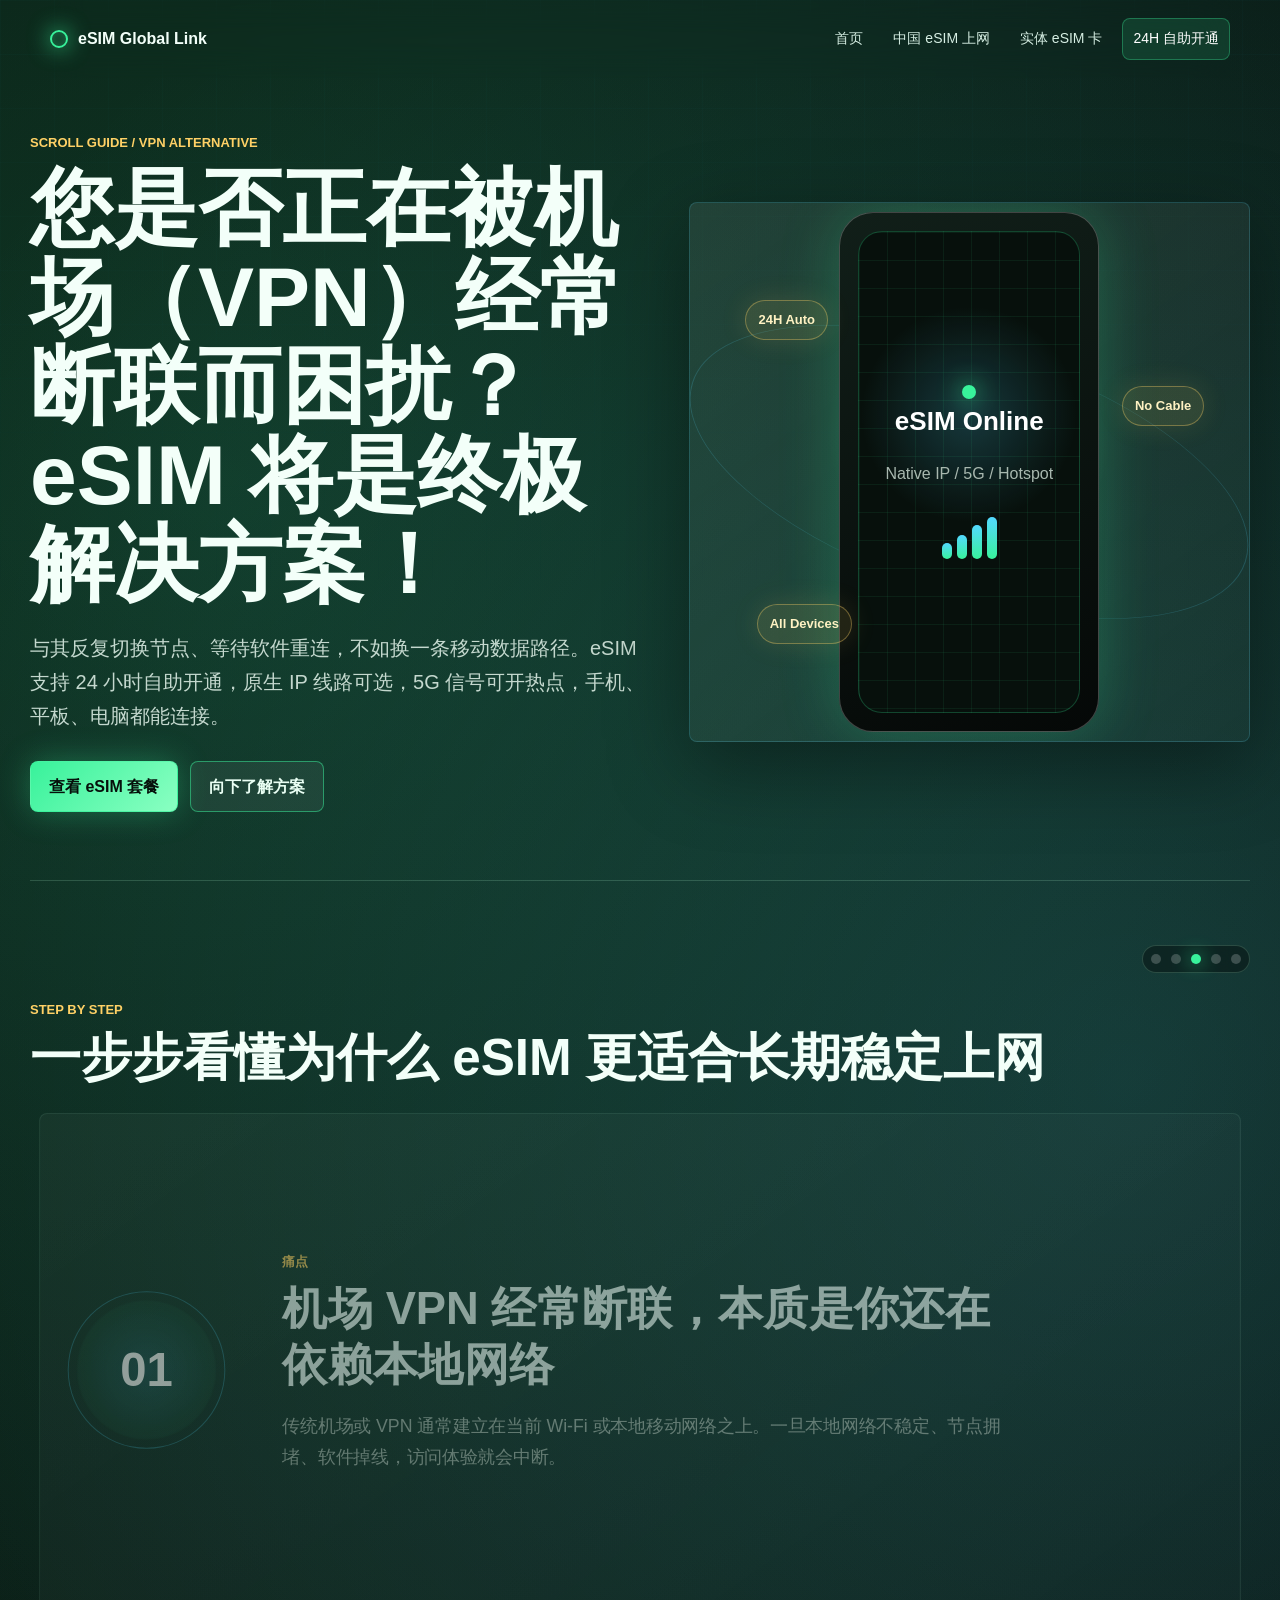
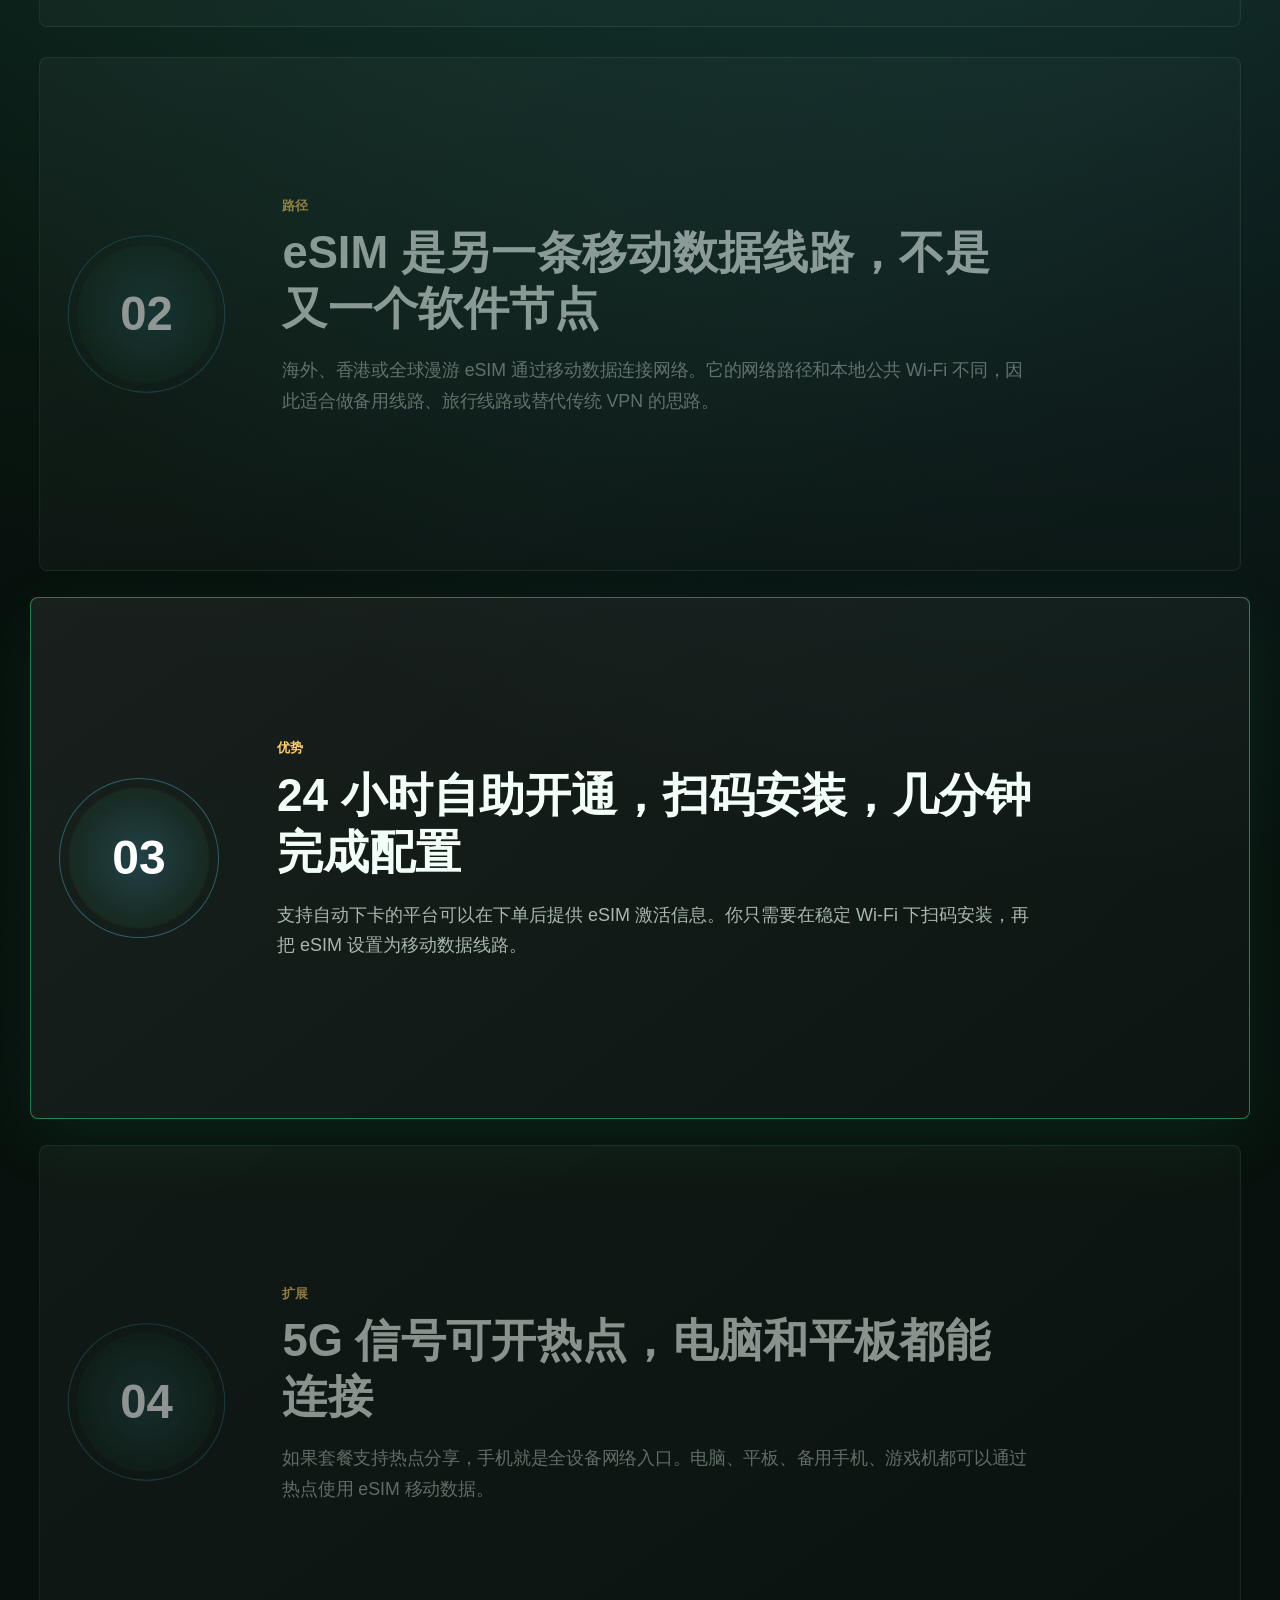
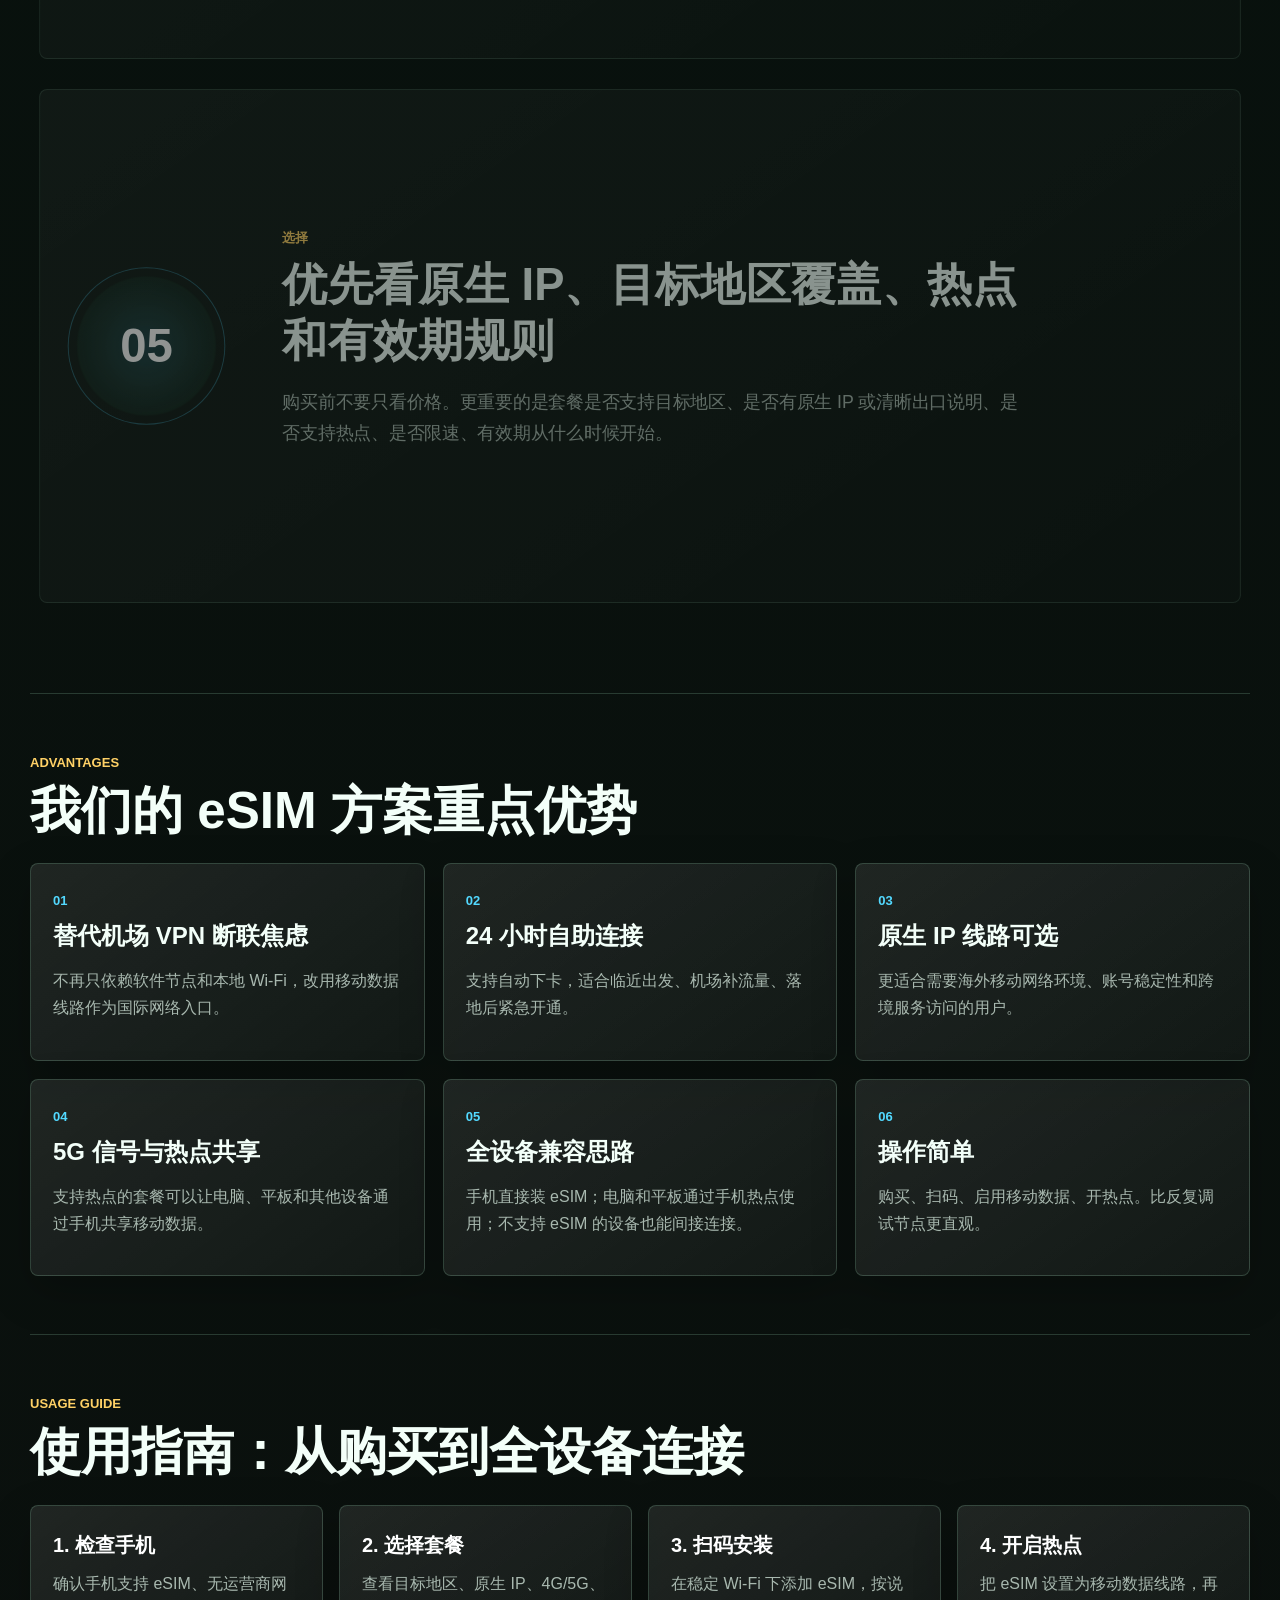
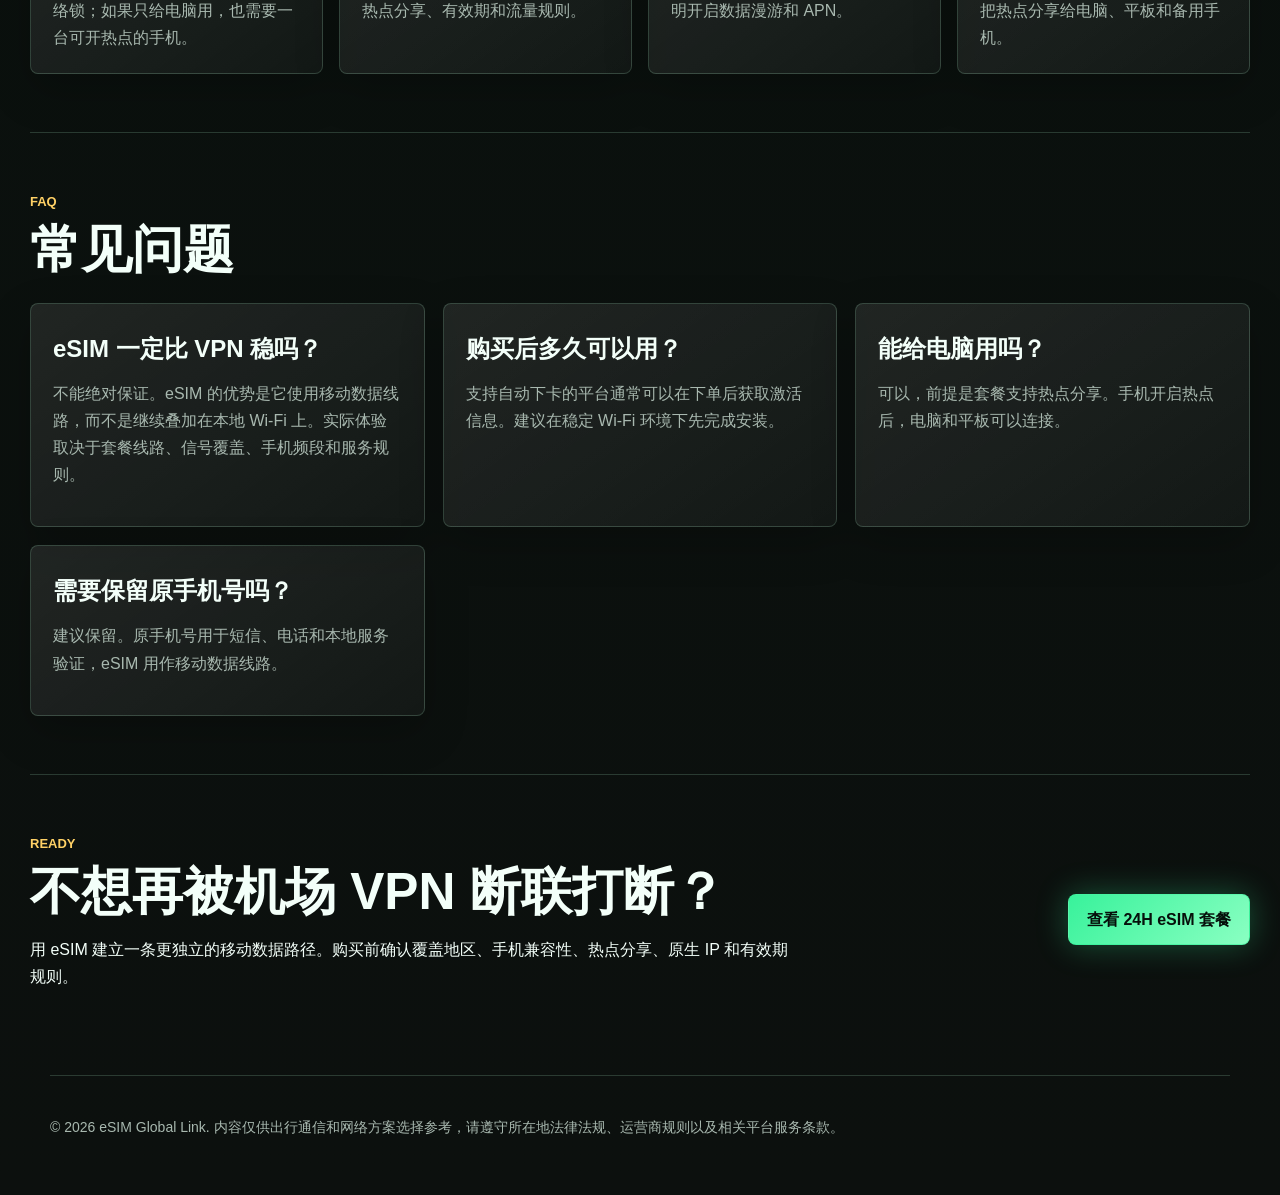
==== vpn-alternative-esim/index.html @ 2166d4e8 "add interactive esim vpn alternative page" ====
<!doctype html>
<html lang="zh-CN">
<head>
  <meta charset="utf-8">
  <meta name="viewport" content="width=device-width, initial-scale=1">
  <title>eSIM 替代机场 VPN 断联方案 | 24 小时自助开通国际网络</title>
  <meta name="description" content="您是否正在被机场 VPN 经常断联而困扰？eSIM 是更稳定的移动数据替代方案：24 小时自助开通、原生 IP 可选、5G 热点、全设备上网、扫码安装。">
  <meta name="keywords" content="机场 VPN 断联, eSIM 替代 VPN, eSIM 替代机场, eSIM 替代梯子, 国际网络 eSIM, 原生 IP eSIM, 5G 热点 eSIM, 24 小时自动下卡">
  <meta name="robots" content="index, follow, max-image-preview:large">
  <link rel="canonical" href="https://fitoreschneider36-max.github.io/esim_ceping/vpn-alternative-esim/">
  <link rel="stylesheet" href="../styles.css">
  <meta property="og:title" content="您是否正在被机场（VPN）经常断联而困扰？eSIM 将是终极解决方案！">
  <meta property="og:description" content="滚动式 eSIM 使用指南：了解为什么 eSIM 移动数据可以作为传统机场 VPN 的替代方案。">
  <meta property="og:type" content="article">
  <meta property="og:url" content="https://fitoreschneider36-max.github.io/esim_ceping/vpn-alternative-esim/">
  <meta property="og:image" content="https://fitoreschneider36-max.github.io/esim_ceping/picture/photo_2026-05-05_21-32-01.jpg">
  <script type="application/ld+json">
  {
    "@context": "https://schema.org",
    "@graph": [
      {
        "@type": "Article",
        "headline": "eSIM 替代机场 VPN 断联方案",
        "description": "介绍 eSIM 移动数据如何作为传统机场 VPN 的替代选择，覆盖优势、使用流程、热点共享和购买前检查。",
        "image": "https://fitoreschneider36-max.github.io/esim_ceping/picture/photo_2026-05-05_21-32-01.jpg",
        "datePublished": "2026-05-09",
        "dateModified": "2026-05-09",
        "author": {
          "@type": "Organization",
          "name": "eSIM Global Link"
        },
        "publisher": {
          "@type": "Organization",
          "name": "eSIM Global Link"
        },
        "mainEntityOfPage": "https://fitoreschneider36-max.github.io/esim_ceping/vpn-alternative-esim/",
        "inLanguage": "zh-CN"
      },
      {
        "@type": "HowTo",
        "name": "如何用 eSIM 替代不稳定的机场 VPN",
        "description": "从检查设备、选择套餐、扫码安装到开启热点的 eSIM 使用步骤。",
        "step": [
          {
            "@type": "HowToStep",
            "name": "检查设备兼容性",
            "text": "确认手机支持 eSIM，或准备可开热点的 eSIM 手机作为全设备上网入口。"
          },
          {
            "@type": "HowToStep",
            "name": "选择支持目标地区的 eSIM 套餐",
            "text": "确认套餐支持中国内地或目标地区、是否支持原生 IP、热点分享、4G/5G 和有效期规则。"
          },
          {
            "@type": "HowToStep",
            "name": "扫码安装 eSIM",
            "text": "在稳定 Wi-Fi 下添加 eSIM，按说明开启移动数据、数据漫游和 APN。"
          },
          {
            "@type": "HowToStep",
            "name": "开启热点给多设备使用",
            "text": "把 eSIM 设置为移动数据线路，开启手机热点，让电脑、平板和备用手机连接。"
          }
        ]
      },
      {
        "@type": "FAQPage",
        "mainEntity": [
          {
            "@type": "Question",
            "name": "eSIM 能解决机场 VPN 经常断联吗？",
            "acceptedAnswer": {
              "@type": "Answer",
              "text": "eSIM 不是软件 VPN，而是移动数据线路。选择海外、香港或全球漫游线路时，网络路径可能不同于本地 Wi-Fi，因此可作为传统机场 VPN 的替代思路。实际效果取决于套餐线路、地区、信号和应用规则。"
            }
          },
          {
            "@type": "Question",
            "name": "eSIM 可以给电脑使用吗？",
            "acceptedAnswer": {
              "@type": "Answer",
              "text": "如果套餐支持热点分享，可以由手机开启热点，让电脑、平板和其他设备连接使用。"
            }
          },
          {
            "@type": "Question",
            "name": "eSIM 是否支持 5G？",
            "acceptedAnswer": {
              "@type": "Answer",
              "text": "部分套餐支持 5G，实际取决于手机频段、当地网络覆盖、套餐规则和信号环境。"
            }
          }
        ]
      }
    ]
  }
  </script>
</head>
<body class="story-page">
  <header class="site-header">
    <a class="brand" href="../" aria-label="返回 eSIM Guide 首页">
      <span class="brand-mark"></span>
      eSIM Global Link
    </a>
    <nav aria-label="主导航">
      <a href="../">首页</a>
      <a href="../guides/china-esim-internet-access/">中国 eSIM 上网</a>
      <a href="../guides/physical-esim-card-guide/">实体 eSIM 卡</a>
      <a class="nav-cta" href="https://esimka.top" rel="nofollow sponsored">24H 自助开通</a>
    </nav>
  </header>

  <main>
    <section class="story-hero">
      <div class="story-hero-copy">
        <p class="eyebrow">Scroll Guide / VPN Alternative</p>
        <h1>您是否正在被机场（VPN）经常断联而困扰？<br>eSIM 将是终极解决方案！</h1>
        <p class="lead">与其反复切换节点、等待软件重连，不如换一条移动数据路径。eSIM 支持 24 小时自助开通，原生 IP 线路可选，5G 信号可开热点，手机、平板、电脑都能连接。</p>
        <div class="hero-actions">
          <a class="button primary" href="https://esimka.top" rel="nofollow sponsored">查看 eSIM 套餐</a>
          <a class="button secondary" href="#story-start">向下了解方案</a>
        </div>
      </div>

      <div class="story-device" aria-label="eSIM 科技感连接示意">
        <div class="device-frame">
          <div class="device-screen">
            <span class="status-dot"></span>
            <strong>eSIM Online</strong>
            <p>Native IP / 5G / Hotspot</p>
            <div class="signal-bars">
              <span></span><span></span><span></span><span></span>
            </div>
          </div>
        </div>
        <div class="floating-chip chip-one">24H Auto</div>
        <div class="floating-chip chip-two">No Cable</div>
        <div class="floating-chip chip-three">All Devices</div>
      </div>
    </section>

    <section class="scroll-story" id="story-start" aria-labelledby="story-title">
      <div class="story-progress" aria-hidden="true">
        <span class="progress-dot active" data-step-dot="1"></span>
        <span class="progress-dot" data-step-dot="2"></span>
        <span class="progress-dot" data-step-dot="3"></span>
        <span class="progress-dot" data-step-dot="4"></span>
        <span class="progress-dot" data-step-dot="5"></span>
      </div>

      <div class="section-heading">
        <p class="eyebrow">Step By Step</p>
        <h2 id="story-title">一步步看懂为什么 eSIM 更适合长期稳定上网</h2>
      </div>

      <article class="story-step active" data-step="1">
        <div class="step-visual">01</div>
        <div>
          <p class="tag">痛点</p>
          <h3>机场 VPN 经常断联，本质是你还在依赖本地网络</h3>
          <p>传统机场或 VPN 通常建立在当前 Wi-Fi 或本地移动网络之上。一旦本地网络不稳定、节点拥堵、软件掉线，访问体验就会中断。</p>
        </div>
      </article>

      <article class="story-step" data-step="2">
        <div class="step-visual">02</div>
        <div>
          <p class="tag">路径</p>
          <h3>eSIM 是另一条移动数据线路，不是又一个软件节点</h3>
          <p>海外、香港或全球漫游 eSIM 通过移动数据连接网络。它的网络路径和本地公共 Wi-Fi 不同，因此适合做备用线路、旅行线路或替代传统 VPN 的思路。</p>
        </div>
      </article>

      <article class="story-step" data-step="3">
        <div class="step-visual">03</div>
        <div>
          <p class="tag">优势</p>
          <h3>24 小时自助开通，扫码安装，几分钟完成配置</h3>
          <p>支持自动下卡的平台可以在下单后提供 eSIM 激活信息。你只需要在稳定 Wi-Fi 下扫码安装，再把 eSIM 设置为移动数据线路。</p>
        </div>
      </article>

      <article class="story-step" data-step="4">
        <div class="step-visual">04</div>
        <div>
          <p class="tag">扩展</p>
          <h3>5G 信号可开热点，电脑和平板都能连接</h3>
          <p>如果套餐支持热点分享，手机就是全设备网络入口。电脑、平板、备用手机、游戏机都可以通过热点使用 eSIM 移动数据。</p>
        </div>
      </article>

      <article class="story-step" data-step="5">
        <div class="step-visual">05</div>
        <div>
          <p class="tag">选择</p>
          <h3>优先看原生 IP、目标地区覆盖、热点和有效期规则</h3>
          <p>购买前不要只看价格。更重要的是套餐是否支持目标地区、是否有原生 IP 或清晰出口说明、是否支持热点、是否限速、有效期从什么时候开始。</p>
        </div>
      </article>
    </section>

    <section class="feature-band">
      <div class="section-heading">
        <p class="eyebrow">Advantages</p>
        <h2>我们的 eSIM 方案重点优势</h2>
      </div>

      <div class="feature-grid">
        <article class="feature-card">
          <span class="feature-index">01</span>
          <h3>替代机场 VPN 断联焦虑</h3>
          <p>不再只依赖软件节点和本地 Wi-Fi，改用移动数据线路作为国际网络入口。</p>
        </article>
        <article class="feature-card">
          <span class="feature-index">02</span>
          <h3>24 小时自助连接</h3>
          <p>支持自动下卡，适合临近出发、机场补流量、落地后紧急开通。</p>
        </article>
        <article class="feature-card">
          <span class="feature-index">03</span>
          <h3>原生 IP 线路可选</h3>
          <p>更适合需要海外移动网络环境、账号稳定性和跨境服务访问的用户。</p>
        </article>
        <article class="feature-card">
          <span class="feature-index">04</span>
          <h3>5G 信号与热点共享</h3>
          <p>支持热点的套餐可以让电脑、平板和其他设备通过手机共享移动数据。</p>
        </article>
        <article class="feature-card">
          <span class="feature-index">05</span>
          <h3>全设备兼容思路</h3>
          <p>手机直接装 eSIM；电脑和平板通过手机热点使用；不支持 eSIM 的设备也能间接连接。</p>
        </article>
        <article class="feature-card">
          <span class="feature-index">06</span>
          <h3>操作简单</h3>
          <p>购买、扫码、启用移动数据、开热点。比反复调试节点更直观。</p>
        </article>
      </div>
    </section>

    <section class="setup-flow">
      <div class="section-heading">
        <p class="eyebrow">Usage Guide</p>
        <h2>使用指南：从购买到全设备连接</h2>
      </div>
      <ol class="flow-list">
        <li>
          <strong>1. 检查手机</strong>
          <span>确认手机支持 eSIM、无运营商网络锁；如果只给电脑用，也需要一台可开热点的手机。</span>
        </li>
        <li>
          <strong>2. 选择套餐</strong>
          <span>查看目标地区、原生 IP、4G/5G、热点分享、有效期和流量规则。</span>
        </li>
        <li>
          <strong>3. 扫码安装</strong>
          <span>在稳定 Wi-Fi 下添加 eSIM，按说明开启数据漫游和 APN。</span>
        </li>
        <li>
          <strong>4. 开启热点</strong>
          <span>把 eSIM 设置为移动数据线路，再把热点分享给电脑、平板和备用手机。</span>
        </li>
      </ol>
    </section>

    <section class="faq-section" id="faq">
      <div class="section-heading">
        <p class="eyebrow">FAQ</p>
        <h2>常见问题</h2>
      </div>
      <div class="faq-grid">
        <article>
          <h3>eSIM 一定比 VPN 稳吗？</h3>
          <p>不能绝对保证。eSIM 的优势是它使用移动数据线路，而不是继续叠加在本地 Wi-Fi 上。实际体验取决于套餐线路、信号覆盖、手机频段和服务规则。</p>
        </article>
        <article>
          <h3>购买后多久可以用？</h3>
          <p>支持自动下卡的平台通常可以在下单后获取激活信息。建议在稳定 Wi-Fi 环境下先完成安装。</p>
        </article>
        <article>
          <h3>能给电脑用吗？</h3>
          <p>可以，前提是套餐支持热点分享。手机开启热点后，电脑和平板可以连接。</p>
        </article>
        <article>
          <h3>需要保留原手机号吗？</h3>
          <p>建议保留。原手机号用于短信、电话和本地服务验证，eSIM 用作移动数据线路。</p>
        </article>
      </div>
    </section>

    <section class="cta-band">
      <div>
        <p class="eyebrow">Ready</p>
        <h2>不想再被机场 VPN 断联打断？</h2>
        <p>用 eSIM 建立一条更独立的移动数据路径。购买前确认覆盖地区、手机兼容性、热点分享、原生 IP 和有效期规则。</p>
      </div>
      <a class="button primary" href="https://esimka.top" rel="nofollow sponsored">查看 24H eSIM 套餐</a>
    </section>
  </main>

  <footer class="site-footer">
    <p>© 2026 eSIM Global Link. 内容仅供出行通信和网络方案选择参考，请遵守所在地法律法规、运营商规则以及相关平台服务条款。</p>
  </footer>

  <script>
    const steps = Array.from(document.querySelectorAll(".story-step"));
    const dots = Array.from(document.querySelectorAll(".progress-dot"));
    const observer = new IntersectionObserver((entries) => {
      entries.forEach((entry) => {
        if (!entry.isIntersecting) return;
        const step = entry.target.dataset.step;
        steps.forEach((item) => item.classList.toggle("active", item.dataset.step === step));
        dots.forEach((dot) => dot.classList.toggle("active", dot.dataset.stepDot === step));
      });
    }, { threshold: 0.55 });
    steps.forEach((step) => observer.observe(step));
  </script>
</body>
</html>
---- styles.css ----
:root {
  --bg: #050807;
  --bg-soft: #0d1410;
  --paper: rgba(255, 255, 255, 0.07);
  --paper-strong: rgba(255, 255, 255, 0.12);
  --ink: #f3fff9;
  --muted: #a8b8af;
  --line: rgba(181, 255, 215, 0.18);
  --green: #38f29b;
  --green-dark: #0eb773;
  --cyan: #53d9ff;
  --gold: #ffd166;
  --rose: #ff6b8a;
  --shadow: 0 24px 80px rgba(0, 0, 0, 0.38);
}

* {
  box-sizing: border-box;
}

html {
  scroll-behavior: smooth;
}

body {
  margin: 0;
  background:
    radial-gradient(circle at 18% 8%, rgba(56, 242, 155, 0.2), transparent 32%),
    radial-gradient(circle at 88% 18%, rgba(83, 217, 255, 0.16), transparent 28%),
    linear-gradient(180deg, #050807 0%, #08110d 48%, #0c100e 100%);
  color: var(--ink);
  font-family: Arial, "Microsoft YaHei", sans-serif;
  line-height: 1.7;
}

body::before {
  content: "";
  position: fixed;
  inset: 0;
  pointer-events: none;
  opacity: 0.28;
  background-image:
    linear-gradient(rgba(83, 217, 255, 0.08) 1px, transparent 1px),
    linear-gradient(90deg, rgba(83, 217, 255, 0.08) 1px, transparent 1px);
  background-size: 54px 54px;
  mask-image: linear-gradient(to bottom, #000, transparent 78%);
}

img {
  display: block;
  max-width: 100%;
}

a {
  color: var(--green);
  text-decoration: none;
}

a:hover {
  color: #9bffd0;
  text-decoration: none;
}

.site-header,
.site-footer {
  width: min(1180px, calc(100% - 32px));
  margin: 0 auto;
}

.site-header {
  position: sticky;
  top: 0;
  z-index: 20;
  display: flex;
  align-items: center;
  justify-content: space-between;
  gap: 18px;
  padding: 18px 0;
  backdrop-filter: blur(16px);
}

.brand {
  display: inline-flex;
  align-items: center;
  gap: 10px;
  color: var(--ink);
  font-weight: 900;
  letter-spacing: 0;
}

.brand-mark {
  width: 18px;
  height: 18px;
  border: 2px solid var(--green);
  border-radius: 50%;
  box-shadow: 0 0 22px rgba(56, 242, 155, 0.8), inset 0 0 12px rgba(56, 242, 155, 0.35);
}

nav {
  display: flex;
  flex-wrap: wrap;
  gap: 10px;
  align-items: center;
  font-size: 14px;
}

nav a {
  color: #d6eee3;
  padding: 8px 10px;
  border-radius: 8px;
}

nav a:hover,
.nav-cta {
  background: rgba(56, 242, 155, 0.12);
  color: #ffffff;
}

.nav-cta {
  border: 1px solid rgba(56, 242, 155, 0.32);
}

main {
  position: relative;
  width: min(1180px, calc(100% - 32px));
  margin: 0 auto;
}

.hero {
  display: grid;
  grid-template-columns: minmax(0, 1.05fr) minmax(320px, 0.95fr);
  gap: 34px;
  align-items: center;
  min-height: 82vh;
  padding: 48px 0 56px;
}

.hero-copy h1 {
  max-width: 780px;
  margin: 10px 0 20px;
  font-size: clamp(46px, 8vw, 92px);
  line-height: 1.02;
  letter-spacing: 0;
}

.lead {
  max-width: 760px;
  margin: 0 0 28px;
  color: #c4d8ce;
  font-size: 20px;
}

.eyebrow,
.tag {
  margin: 0;
  color: var(--gold);
  font-size: 13px;
  font-weight: 900;
  letter-spacing: 0;
  text-transform: uppercase;
}

.hero-actions,
.cta-band {
  display: flex;
  flex-wrap: wrap;
  gap: 12px;
  align-items: center;
}

.button {
  display: inline-flex;
  align-items: center;
  justify-content: center;
  min-height: 46px;
  padding: 11px 18px;
  border: 1px solid rgba(56, 242, 155, 0.5);
  border-radius: 8px;
  font-weight: 800;
  text-decoration: none;
}

.button:hover {
  text-decoration: none;
}

.button.primary {
  background: linear-gradient(135deg, var(--green), #8affc2);
  color: #06100b;
  box-shadow: 0 0 32px rgba(56, 242, 155, 0.3);
}

.button.secondary {
  color: #eafff4;
  background: rgba(255, 255, 255, 0.06);
}

.trust-row {
  display: flex;
  flex-wrap: wrap;
  gap: 10px;
  margin-top: 24px;
}

.trust-row span,
.keyword-cloud span,
.quick-list span {
  border: 1px solid rgba(83, 217, 255, 0.22);
  border-radius: 999px;
  background: rgba(255, 255, 255, 0.06);
  padding: 8px 13px;
  color: #d8f9ec;
  font-size: 14px;
}

.signal-panel {
  position: relative;
  min-height: 560px;
  overflow: hidden;
  border: 1px solid var(--line);
  border-radius: 8px;
  background:
    linear-gradient(145deg, rgba(255, 255, 255, 0.1), rgba(255, 255, 255, 0.035)),
    radial-gradient(circle at 50% 32%, rgba(56, 242, 155, 0.25), transparent 32%);
  box-shadow: var(--shadow);
}

.signal-panel::before {
  content: "";
  position: absolute;
  inset: 18px;
  border: 1px solid rgba(83, 217, 255, 0.18);
  border-radius: 8px;
}

.orbital {
  position: relative;
  height: 340px;
  margin: 36px;
}

.core {
  position: absolute;
  left: 50%;
  top: 50%;
  display: grid;
  place-items: center;
  width: 132px;
  height: 132px;
  transform: translate(-50%, -50%);
  border: 1px solid rgba(56, 242, 155, 0.58);
  border-radius: 50%;
  background: radial-gradient(circle, rgba(56, 242, 155, 0.34), rgba(8, 20, 14, 0.92) 62%);
  color: #ffffff;
  font-size: 28px;
  font-weight: 900;
  box-shadow: 0 0 54px rgba(56, 242, 155, 0.34);
}

.orbit {
  position: absolute;
  left: 50%;
  top: 50%;
  border: 1px solid rgba(83, 217, 255, 0.32);
  border-radius: 50%;
  transform: translate(-50%, -50%) rotate(-14deg);
}

.orbit-one {
  width: 280px;
  height: 132px;
}

.orbit-two {
  width: 330px;
  height: 190px;
  transform: translate(-50%, -50%) rotate(28deg);
}

.node {
  position: absolute;
  display: grid;
  place-items: center;
  min-width: 74px;
  min-height: 36px;
  padding: 6px 10px;
  border: 1px solid rgba(255, 209, 102, 0.44);
  border-radius: 999px;
  background: rgba(255, 209, 102, 0.12);
  color: #fff5d0;
  font-size: 13px;
  font-weight: 800;
}

.node-a {
  left: 10%;
  top: 35%;
}

.node-b {
  right: 8%;
  top: 28%;
}

.node-c {
  right: 18%;
  bottom: 18%;
}

.panel-grid {
  position: relative;
  z-index: 1;
  display: grid;
  grid-template-columns: repeat(2, minmax(0, 1fr));
  gap: 12px;
  padding: 0 28px 28px;
}

.panel-grid div {
  border: 1px solid rgba(255, 255, 255, 0.1);
  border-radius: 8px;
  background: rgba(0, 0, 0, 0.22);
  padding: 16px;
}

.panel-grid strong {
  display: block;
  color: #ffffff;
  font-size: 26px;
  line-height: 1.1;
}

.panel-grid span {
  display: block;
  margin-top: 6px;
  color: var(--muted);
  font-size: 13px;
}

.intro-band,
.cta-band,
.comparison,
.external-reading,
.article-layout,
.feature-band,
.seo-copy,
.setup-flow,
.faq-section {
  border-top: 1px solid var(--line);
  padding: 58px 0;
}

.intro-band,
.seo-copy {
  display: grid;
  grid-template-columns: minmax(0, 1fr) minmax(280px, 0.9fr);
  gap: 32px;
  align-items: start;
}

h2 {
  margin: 8px 0 16px;
  font-size: clamp(30px, 4vw, 52px);
  line-height: 1.12;
  letter-spacing: 0;
}

h3 {
  margin: 8px 0 10px;
  font-size: 24px;
  line-height: 1.25;
  letter-spacing: 0;
}

.section-heading {
  grid-column: 1 / -1;
}

.section-heading p:last-child,
.external-reading .section-heading p:last-child {
  max-width: 820px;
  color: var(--muted);
}

.feature-grid,
.faq-grid {
  display: grid;
  grid-template-columns: repeat(3, minmax(0, 1fr));
  gap: 18px;
  margin-top: 24px;
}

.feature-card,
.resource-card,
.guide-card,
.faq-grid article,
.flow-list li {
  border: 1px solid var(--line);
  border-radius: 8px;
  background: linear-gradient(145deg, rgba(255, 255, 255, 0.09), rgba(255, 255, 255, 0.035));
  box-shadow: 0 16px 44px rgba(0, 0, 0, 0.22);
}

.feature-card,
.resource-card,
.faq-grid article,
.flow-list li {
  padding: 22px;
}

.feature-index {
  color: var(--cyan);
  font-size: 13px;
  font-weight: 900;
}

.feature-card p,
.resource-card p:last-child,
.guide-card p:last-child,
.faq-grid p,
.flow-list span {
  color: var(--muted);
}

.keyword-cloud,
.quick-list {
  display: flex;
  flex-wrap: wrap;
  gap: 10px;
}

.guide-grid {
  display: grid;
  grid-template-columns: repeat(2, minmax(0, 1fr));
  gap: 22px;
  padding: 58px 0;
}

.guide-card {
  overflow: hidden;
}

.guide-card img {
  width: 100%;
  aspect-ratio: 16 / 9;
  object-fit: cover;
  border-bottom: 1px solid var(--line);
  filter: saturate(1.18) contrast(1.08);
}

.guide-card div {
  padding: 22px;
}

.resource-list {
  display: grid;
  grid-template-columns: repeat(3, minmax(0, 1fr));
  gap: 18px;
  margin-top: 22px;
}

.resource-card h3 {
  font-size: 21px;
}

.table-wrap {
  overflow-x: auto;
  border: 1px solid var(--line);
  border-radius: 8px;
  background: rgba(255, 255, 255, 0.04);
}

table {
  width: 100%;
  border-collapse: collapse;
  min-width: 820px;
}

th,
td {
  padding: 16px;
  border-bottom: 1px solid var(--line);
  text-align: left;
  vertical-align: top;
}

th {
  color: #08110d;
  background: linear-gradient(135deg, rgba(56, 242, 155, 0.95), rgba(255, 209, 102, 0.9));
}

tr:last-child td {
  border-bottom: 0;
}

.flow-list {
  display: grid;
  grid-template-columns: repeat(4, minmax(0, 1fr));
  gap: 16px;
  padding: 0;
  margin: 24px 0 0;
  list-style: none;
}

.flow-list strong {
  display: block;
  margin-bottom: 8px;
  color: #ffffff;
  font-size: 20px;
}

.cta-band {
  justify-content: space-between;
  align-items: center;
  padding-bottom: 68px;
}

.cta-band div {
  max-width: 760px;
}

.site-footer {
  border-top: 1px solid var(--line);
  padding: 26px 0 42px;
  color: var(--muted);
  font-size: 14px;
}

.article-hero {
  display: grid;
  grid-template-columns: minmax(0, 1fr) minmax(300px, 420px);
  gap: 32px;
  align-items: center;
  padding: 34px 0 40px;
}

.article-hero h1 {
  margin: 8px 0 18px;
  font-size: clamp(38px, 6vw, 68px);
  line-height: 1.05;
  letter-spacing: 0;
}

.article-image {
  overflow: hidden;
  border: 1px solid var(--line);
  border-radius: 8px;
  box-shadow: var(--shadow);
}

.article-image img {
  width: 100%;
  aspect-ratio: 1 / 1;
  object-fit: cover;
}

.article-layout {
  display: grid;
  grid-template-columns: minmax(0, 1fr) 280px;
  gap: 42px;
  align-items: start;
}

.article-content {
  max-width: 760px;
}

.article-content h2 {
  margin-top: 38px;
  font-size: 32px;
}

.article-content h3 {
  margin-top: 28px;
  font-size: 22px;
}

.article-content p,
.article-content li {
  color: #d4e1da;
}

.article-content ul,
.article-content ol {
  padding-left: 24px;
}

.aside-box {
  position: sticky;
  top: 82px;
  border: 1px solid var(--line);
  border-radius: 8px;
  background: rgba(255, 255, 255, 0.06);
  padding: 18px;
}

.aside-box h2 {
  margin-top: 0;
  font-size: 22px;
}

.aside-box a {
  display: block;
  margin: 10px 0;
}

.note {
  border-left: 4px solid var(--cyan);
  background: rgba(83, 217, 255, 0.1);
  padding: 16px 18px;
}

.story-page main {
  width: min(1220px, calc(100% - 32px));
}

.story-hero {
  display: grid;
  grid-template-columns: minmax(0, 1.05fr) minmax(320px, 0.95fr);
  gap: 38px;
  align-items: center;
  min-height: 86vh;
  padding: 54px 0 68px;
}

.story-hero h1 {
  max-width: 860px;
  margin: 10px 0 22px;
  font-size: clamp(42px, 7vw, 84px);
  line-height: 1.06;
  letter-spacing: 0;
}

.story-device {
  position: relative;
  min-height: 540px;
  display: grid;
  place-items: center;
  border: 1px solid rgba(83, 217, 255, 0.18);
  border-radius: 8px;
  background:
    radial-gradient(circle at 50% 42%, rgba(56, 242, 155, 0.22), transparent 34%),
    linear-gradient(145deg, rgba(255, 255, 255, 0.08), rgba(255, 255, 255, 0.025));
  box-shadow: var(--shadow);
  overflow: hidden;
}

.story-device::before {
  content: "";
  position: absolute;
  width: 580px;
  height: 580px;
  border: 1px solid rgba(83, 217, 255, 0.18);
  border-radius: 50%;
  transform: rotate(18deg) scaleY(0.42);
}

.device-frame {
  position: relative;
  z-index: 2;
  width: min(260px, 70vw);
  aspect-ratio: 9 / 18;
  border: 1px solid rgba(255, 255, 255, 0.24);
  border-radius: 34px;
  background: linear-gradient(160deg, #111f19, #050807);
  box-shadow: 0 0 60px rgba(56, 242, 155, 0.24);
  padding: 18px;
}

.device-screen {
  display: grid;
  align-content: center;
  justify-items: center;
  height: 100%;
  border: 1px solid rgba(56, 242, 155, 0.24);
  border-radius: 24px;
  background:
    linear-gradient(rgba(56, 242, 155, 0.07) 1px, transparent 1px),
    linear-gradient(90deg, rgba(56, 242, 155, 0.07) 1px, transparent 1px),
    radial-gradient(circle at 50% 38%, rgba(83, 217, 255, 0.2), transparent 34%),
    #07100c;
  background-size: 28px 28px, 28px 28px, auto, auto;
  text-align: center;
}

.device-screen strong {
  font-size: 26px;
  color: #ffffff;
}

.device-screen p {
  color: var(--muted);
}

.status-dot {
  width: 14px;
  height: 14px;
  border-radius: 50%;
  background: var(--green);
  box-shadow: 0 0 24px rgba(56, 242, 155, 0.95);
}

.signal-bars {
  display: flex;
  align-items: end;
  gap: 5px;
  height: 44px;
  margin-top: 12px;
}

.signal-bars span {
  width: 10px;
  border-radius: 999px;
  background: linear-gradient(to top, var(--green), var(--cyan));
}

.signal-bars span:nth-child(1) { height: 16px; }
.signal-bars span:nth-child(2) { height: 24px; }
.signal-bars span:nth-child(3) { height: 34px; }
.signal-bars span:nth-child(4) { height: 42px; }

.floating-chip {
  position: absolute;
  z-index: 3;
  border: 1px solid rgba(255, 209, 102, 0.35);
  border-radius: 999px;
  background: rgba(255, 209, 102, 0.1);
  color: #fff2c3;
  padding: 8px 12px;
  font-size: 13px;
  font-weight: 900;
  box-shadow: 0 0 28px rgba(255, 209, 102, 0.12);
}

.chip-one { left: 10%; top: 18%; }
.chip-two { right: 8%; top: 34%; }
.chip-three { left: 12%; bottom: 18%; }

.scroll-story {
  position: relative;
  border-top: 1px solid var(--line);
  padding: 64px 0;
}

.story-progress {
  position: sticky;
  top: 100px;
  z-index: 4;
  display: flex;
  gap: 10px;
  width: max-content;
  margin-left: auto;
  margin-bottom: 26px;
  padding: 8px;
  border: 1px solid var(--line);
  border-radius: 999px;
  background: rgba(0, 0, 0, 0.35);
  backdrop-filter: blur(12px);
}

.progress-dot {
  width: 10px;
  height: 10px;
  border-radius: 50%;
  background: rgba(255, 255, 255, 0.2);
}

.progress-dot.active {
  background: var(--green);
  box-shadow: 0 0 18px rgba(56, 242, 155, 0.9);
}

.story-step {
  display: grid;
  grid-template-columns: 190px minmax(0, 1fr);
  gap: 28px;
  align-items: center;
  min-height: 58vh;
  margin: 22px 0;
  padding: 28px;
  border: 1px solid rgba(181, 255, 215, 0.16);
  border-radius: 8px;
  background: linear-gradient(145deg, rgba(255, 255, 255, 0.07), rgba(255, 255, 255, 0.025));
  opacity: 0.55;
  transform: scale(0.985);
  transition: opacity 220ms ease, transform 220ms ease, border-color 220ms ease;
}

.story-step.active {
  opacity: 1;
  transform: scale(1);
  border-color: rgba(56, 242, 155, 0.46);
  box-shadow: 0 20px 70px rgba(56, 242, 155, 0.08);
}

.step-visual {
  display: grid;
  place-items: center;
  width: 160px;
  height: 160px;
  border: 1px solid rgba(83, 217, 255, 0.36);
  border-radius: 50%;
  background: radial-gradient(circle, rgba(83, 217, 255, 0.2), rgba(56, 242, 155, 0.06) 62%, transparent 64%);
  color: #ffffff;
  font-size: 48px;
  font-weight: 900;
}

.story-step h3 {
  max-width: 760px;
  font-size: clamp(28px, 4vw, 46px);
}

.story-step p:last-child {
  max-width: 760px;
  color: var(--muted);
  font-size: 18px;
}

@media (max-width: 980px) {
  .feature-grid,
  .resource-list,
  .faq-grid,
  .flow-list {
    grid-template-columns: repeat(2, minmax(0, 1fr));
  }
}

@media (max-width: 860px) {
  .site-header {
    align-items: flex-start;
    flex-direction: column;
  }

  .hero,
  .story-hero,
  .article-hero,
  .intro-band,
  .seo-copy,
  .article-layout {
    grid-template-columns: 1fr;
  }

  .hero {
    min-height: auto;
  }

  .signal-panel {
    min-height: 500px;
  }

  .guide-grid {
    grid-template-columns: 1fr;
  }

  .aside-box {
    position: static;
  }

  .story-step {
    grid-template-columns: 1fr;
    min-height: auto;
  }

  .story-progress {
    margin-right: auto;
    margin-left: 0;
  }
}

@media (max-width: 620px) {
  main,
  .site-header,
  .site-footer {
    width: min(100% - 24px, 1180px);
  }

  .hero-copy h1,
  .article-hero h1 {
    font-size: 40px;
  }

  .lead {
    font-size: 17px;
  }

  .button {
    width: 100%;
  }

  .feature-grid,
  .resource-list,
  .faq-grid,
  .flow-list,
  .panel-grid {
    grid-template-columns: 1fr;
  }

  .signal-panel {
    min-height: 460px;
  }

  .story-device {
    min-height: 460px;
  }

  .story-hero h1 {
    font-size: 38px;
  }

  .step-visual {
    width: 112px;
    height: 112px;
    font-size: 34px;
  }

  .orbital {
    height: 270px;
    margin: 24px;
  }

  .orbit-one {
    width: 220px;
    height: 104px;
  }

  .orbit-two {
    width: 260px;
    height: 150px;
  }

  .core {
    width: 110px;
    height: 110px;
    font-size: 22px;
  }
}
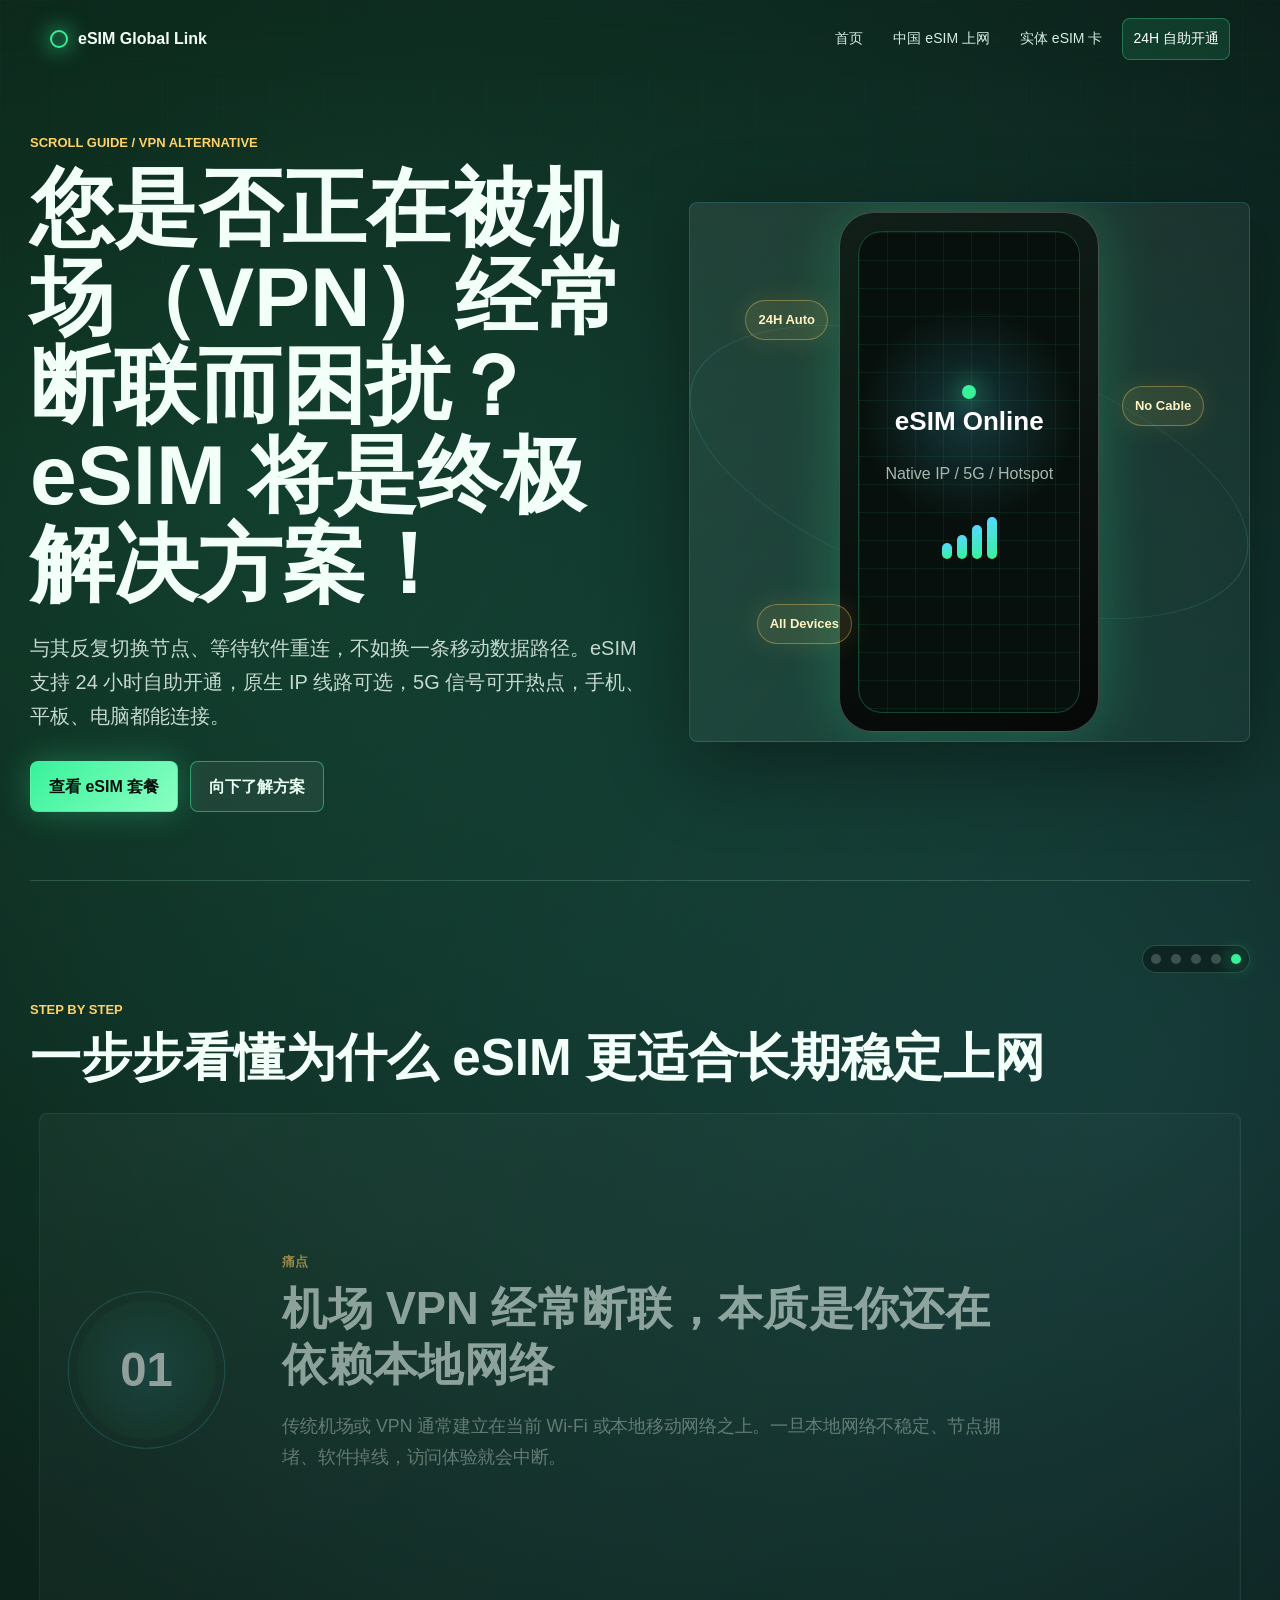
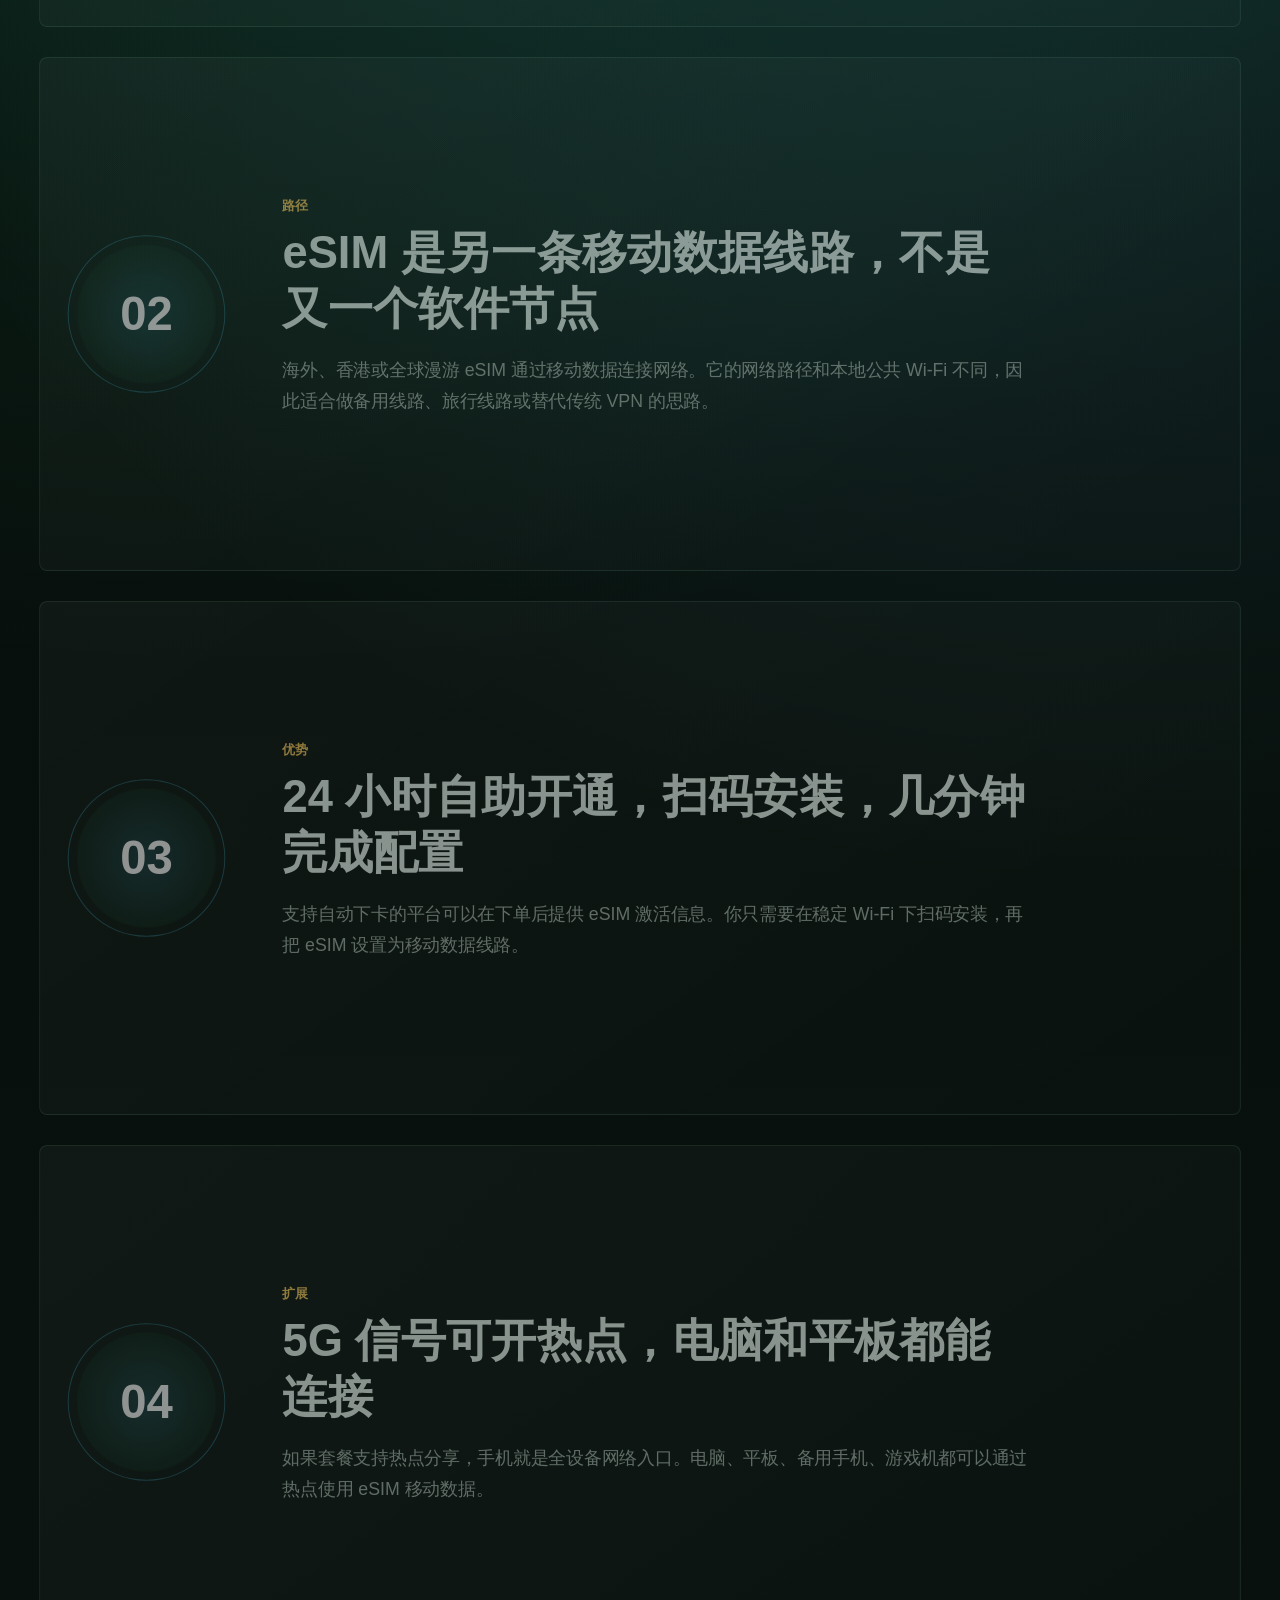
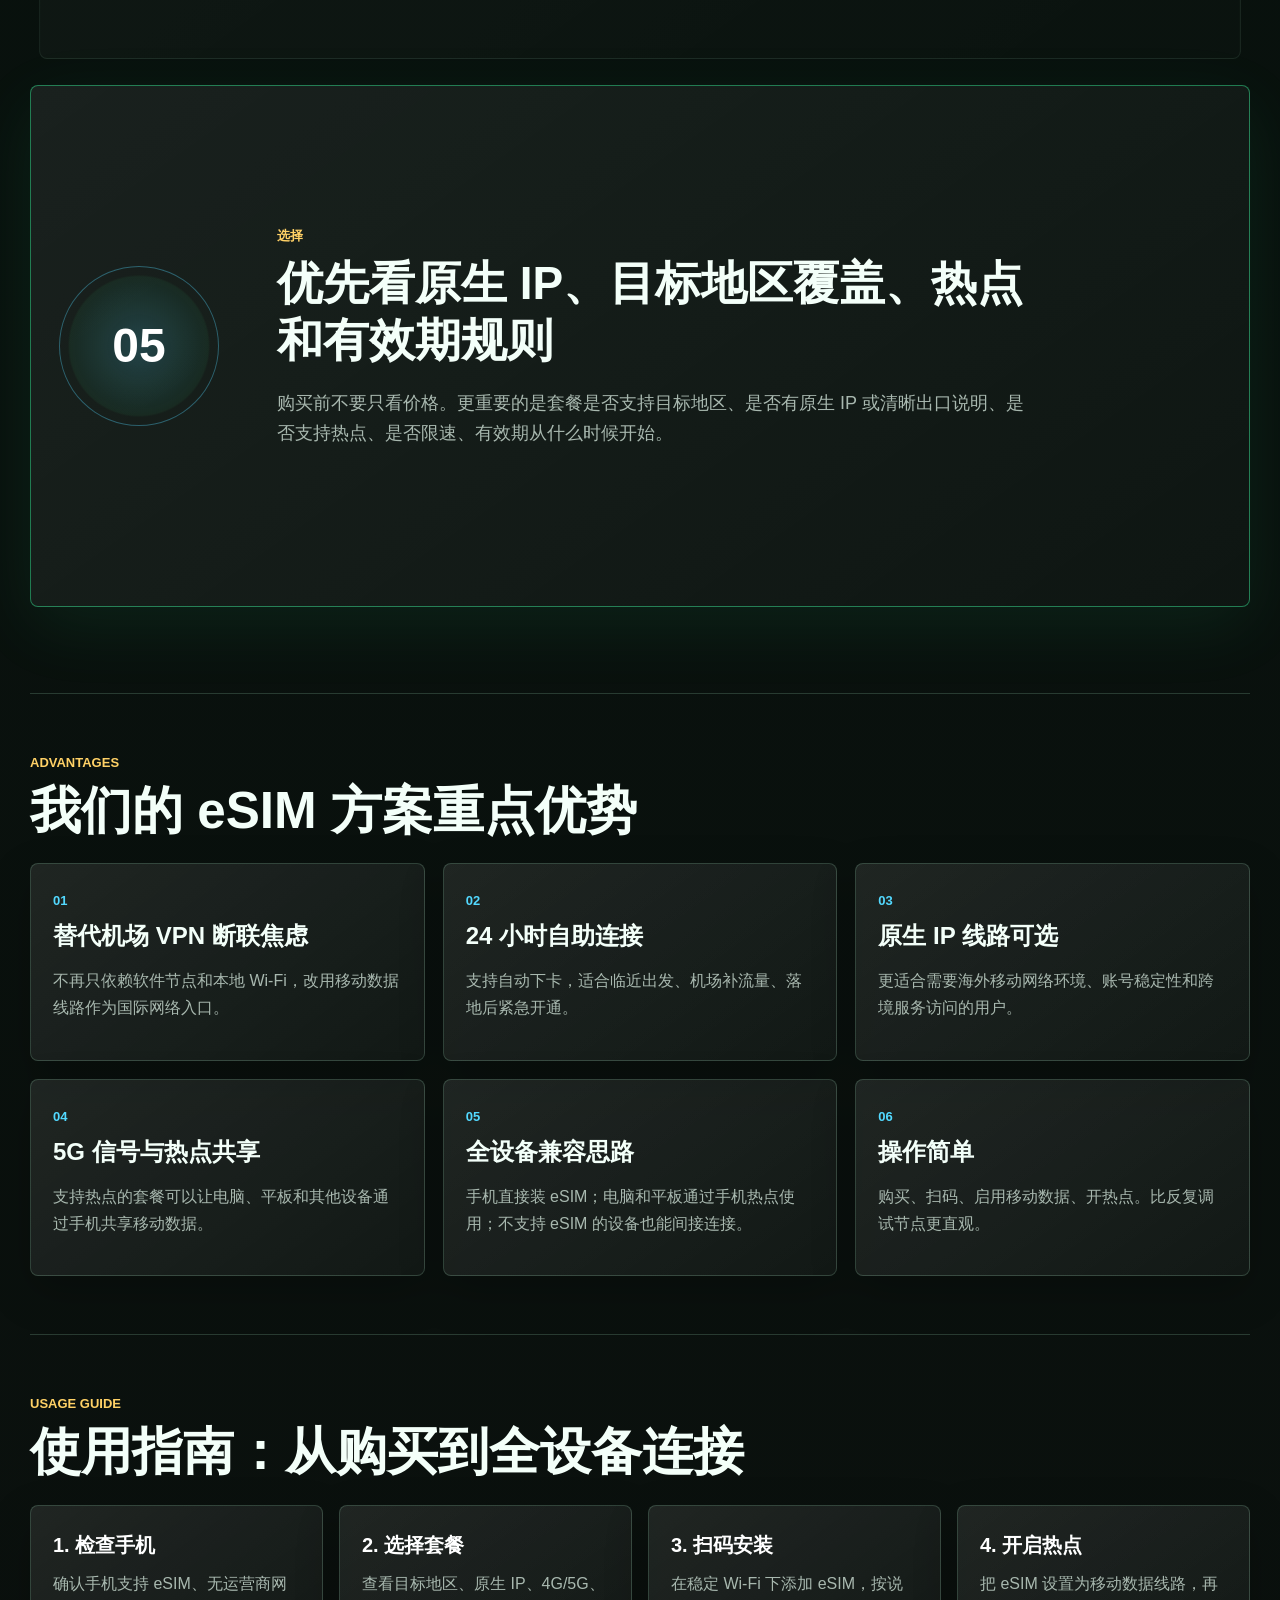
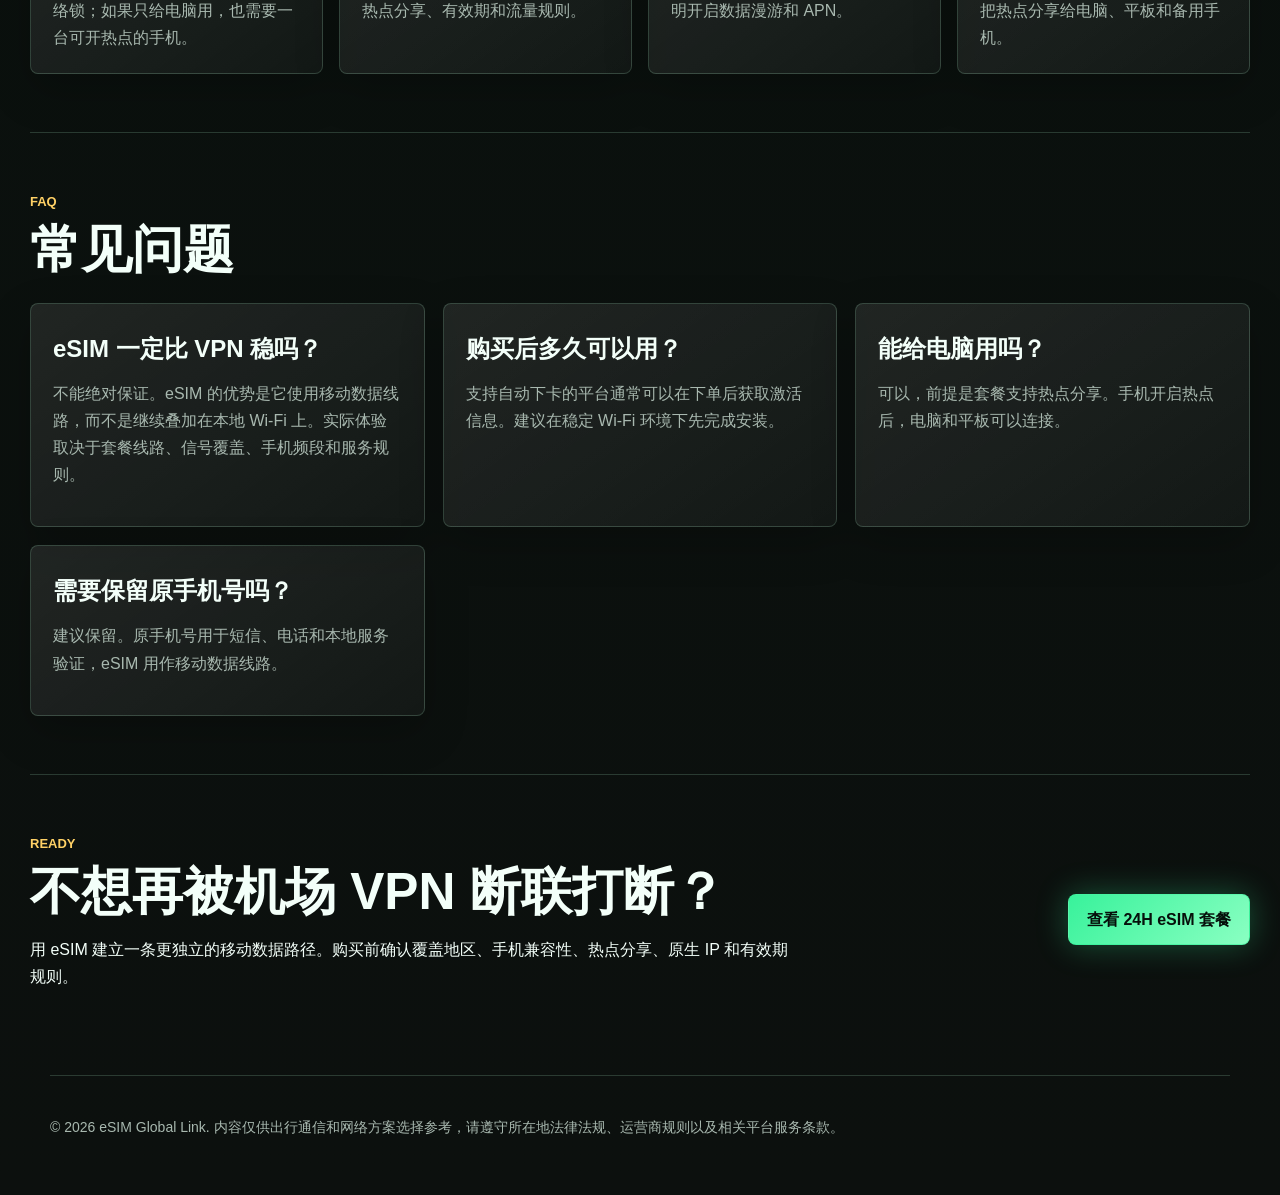
==== commit 50563457: "update pages for esimka top repo name" ====
--- a/vpn-alternative-esim/index.html
+++ b/vpn-alternative-esim/index.html
@@ -1,4 +1,4 @@
-<!doctype html>
+﻿<!doctype html>
 <html lang="zh-CN">
 <head>
   <meta charset="utf-8">
@@ -7,13 +7,13 @@
   <meta name="description" content="您是否正在被机场 VPN 经常断联而困扰？eSIM 是更稳定的移动数据替代方案：24 小时自助开通、原生 IP 可选、5G 热点、全设备上网、扫码安装。">
   <meta name="keywords" content="机场 VPN 断联, eSIM 替代 VPN, eSIM 替代机场, eSIM 替代梯子, 国际网络 eSIM, 原生 IP eSIM, 5G 热点 eSIM, 24 小时自动下卡">
   <meta name="robots" content="index, follow, max-image-preview:large">
-  <link rel="canonical" href="https://fitoreschneider36-max.github.io/esim_ceping/vpn-alternative-esim/">
+  <link rel="canonical" href="https://fitoreschneider36-max.github.io/esimka.top_ceping/vpn-alternative-esim/">
   <link rel="stylesheet" href="../styles.css">
   <meta property="og:title" content="您是否正在被机场（VPN）经常断联而困扰？eSIM 将是终极解决方案！">
   <meta property="og:description" content="滚动式 eSIM 使用指南：了解为什么 eSIM 移动数据可以作为传统机场 VPN 的替代方案。">
   <meta property="og:type" content="article">
-  <meta property="og:url" content="https://fitoreschneider36-max.github.io/esim_ceping/vpn-alternative-esim/">
-  <meta property="og:image" content="https://fitoreschneider36-max.github.io/esim_ceping/picture/photo_2026-05-05_21-32-01.jpg">
+  <meta property="og:url" content="https://fitoreschneider36-max.github.io/esimka.top_ceping/vpn-alternative-esim/">
+  <meta property="og:image" content="https://fitoreschneider36-max.github.io/esimka.top_ceping/picture/photo_2026-05-05_21-32-01.jpg">
   <script type="application/ld+json">
   {
     "@context": "https://schema.org",
@@ -22,7 +22,7 @@
         "@type": "Article",
         "headline": "eSIM 替代机场 VPN 断联方案",
         "description": "介绍 eSIM 移动数据如何作为传统机场 VPN 的替代选择，覆盖优势、使用流程、热点共享和购买前检查。",
-        "image": "https://fitoreschneider36-max.github.io/esim_ceping/picture/photo_2026-05-05_21-32-01.jpg",
+        "image": "https://fitoreschneider36-max.github.io/esimka.top_ceping/picture/photo_2026-05-05_21-32-01.jpg",
         "datePublished": "2026-05-09",
         "dateModified": "2026-05-09",
         "author": {
@@ -33,7 +33,7 @@
           "@type": "Organization",
           "name": "eSIM Global Link"
         },
-        "mainEntityOfPage": "https://fitoreschneider36-max.github.io/esim_ceping/vpn-alternative-esim/",
+        "mainEntityOfPage": "https://fitoreschneider36-max.github.io/esimka.top_ceping/vpn-alternative-esim/",
         "inLanguage": "zh-CN"
       },
       {
--- a/styles.css
+++ b/styles.css
@@ -340,6 +340,7 @@
 .intro-band,
 .cta-band,
 .comparison,
+.pricing-proof,
 .external-reading,
 .article-layout,
 .feature-band,
@@ -457,6 +458,77 @@
   grid-template-columns: repeat(3, minmax(0, 1fr));
   gap: 18px;
   margin-top: 22px;
+}
+
+.price-cards {
+  display: grid;
+  grid-template-columns: repeat(3, minmax(0, 1fr));
+  gap: 18px;
+  margin-top: 24px;
+}
+
+.price-card {
+  border: 1px solid var(--line);
+  border-radius: 8px;
+  background: linear-gradient(145deg, rgba(255, 255, 255, 0.09), rgba(255, 255, 255, 0.035));
+  padding: 22px;
+  box-shadow: 0 16px 44px rgba(0, 0, 0, 0.22);
+}
+
+.price-card.highlight {
+  border-color: rgba(56, 242, 155, 0.58);
+  background:
+    radial-gradient(circle at 18% 8%, rgba(56, 242, 155, 0.18), transparent 32%),
+    linear-gradient(145deg, rgba(255, 255, 255, 0.12), rgba(255, 255, 255, 0.04));
+}
+
+.price-label {
+  display: block;
+  color: var(--gold);
+  font-size: 13px;
+  font-weight: 900;
+  text-transform: uppercase;
+}
+
+.price-card strong {
+  display: block;
+  margin-top: 8px;
+  color: #ffffff;
+  font-size: clamp(28px, 4vw, 44px);
+  line-height: 1.1;
+}
+
+.price-card p,
+.comparison-images figcaption {
+  color: var(--muted);
+}
+
+.comparison-images {
+  display: grid;
+  grid-template-columns: repeat(2, minmax(0, 1fr));
+  gap: 18px;
+  margin-top: 22px;
+}
+
+.comparison-images figure {
+  overflow: hidden;
+  margin: 0;
+  border: 1px solid var(--line);
+  border-radius: 8px;
+  background: rgba(255, 255, 255, 0.05);
+}
+
+.comparison-images img {
+  width: 100%;
+  aspect-ratio: 16 / 9;
+  object-fit: cover;
+  object-position: top center;
+  border-bottom: 1px solid var(--line);
+}
+
+.comparison-images figcaption {
+  padding: 12px 14px;
+  font-size: 14px;
 }
 
 .resource-card h3 {
@@ -821,6 +893,7 @@
   .feature-grid,
   .resource-list,
   .faq-grid,
+  .price-cards,
   .flow-list {
     grid-template-columns: repeat(2, minmax(0, 1fr));
   }
@@ -853,6 +926,10 @@
     grid-template-columns: 1fr;
   }
 
+  .comparison-images {
+    grid-template-columns: 1fr;
+  }
+
   .aside-box {
     position: static;
   }
@@ -891,6 +968,7 @@
   .feature-grid,
   .resource-list,
   .faq-grid,
+  .price-cards,
   .flow-list,
   .panel-grid {
     grid-template-columns: 1fr;
